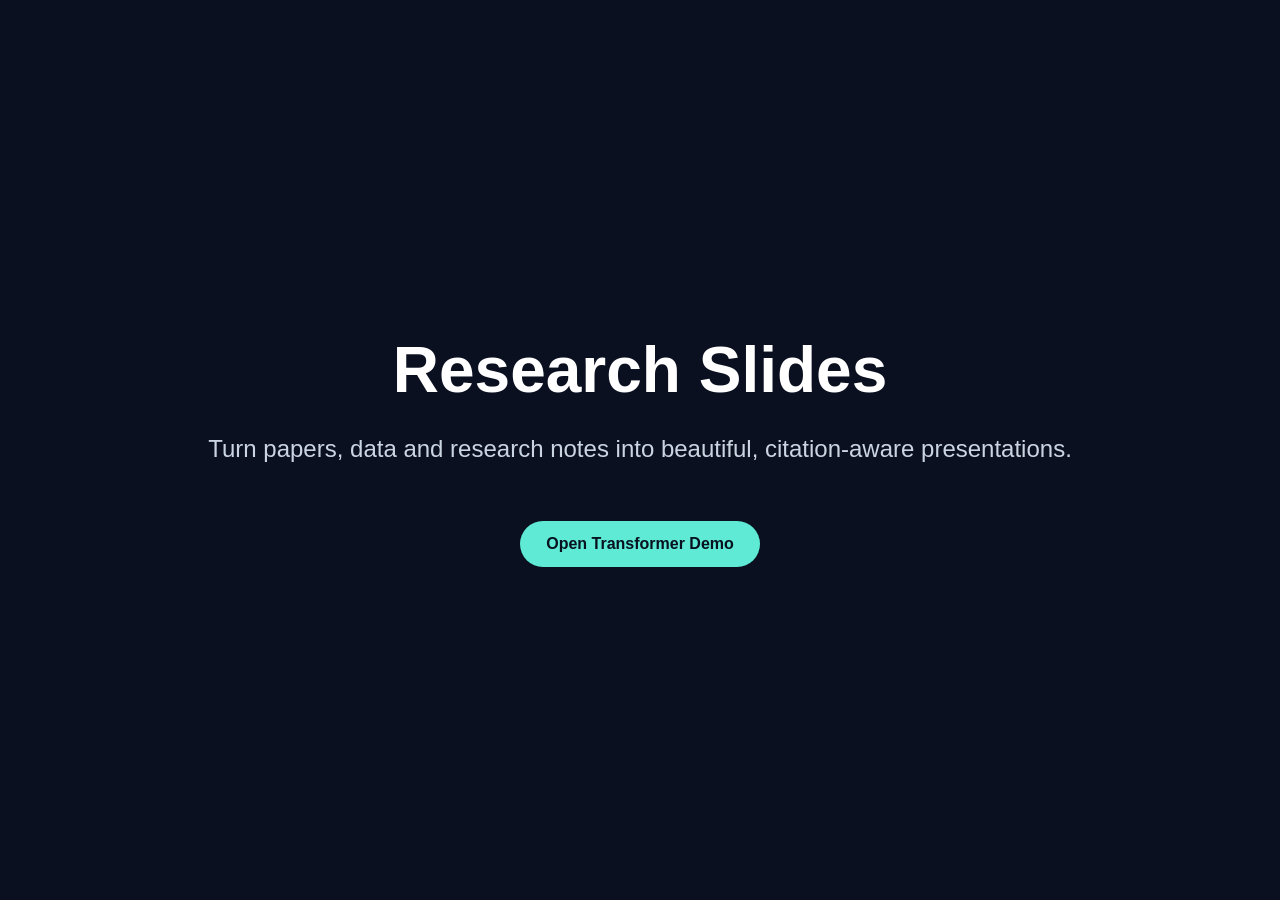
==== docs/index.html @ 17015702 "Add GitHub Pages landing page" ====
<!doctype html>
<html lang="en"><head><meta charset="utf-8"><meta name="viewport" content="width=device-width,initial-scale=1"><title>Research Slides</title><style>body{margin:0;background:#0b1020;color:#fff;font-family:Inter,Arial,sans-serif;display:grid;place-items:center;min-height:100vh}.box{max-width:900px;padding:60px;text-align:center}h1{font-size:64px;margin:0 0 20px}p{font-size:24px;color:#cbd5e1;line-height:1.5}a{display:inline-block;margin-top:30px;padding:14px 26px;border-radius:999px;background:#5eead4;color:#07111f;text-decoration:none;font-weight:800}</style></head><body><div class="box"><h1>Research Slides</h1><p>Turn papers, data and research notes into beautiful, citation-aware presentations.</p><a href="../examples/attention-is-all-you-need/presentation.html">Open Transformer Demo</a></div></body></html>
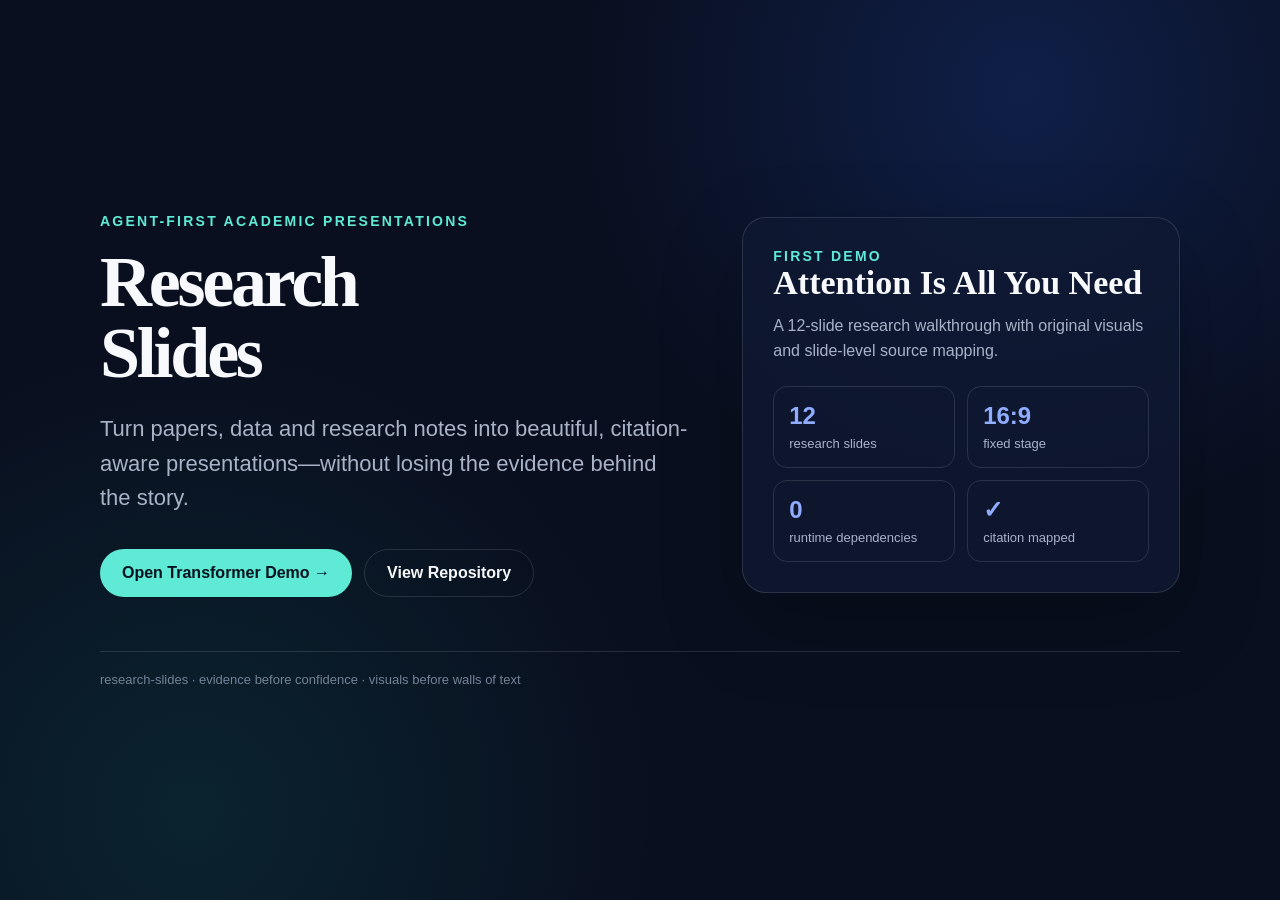
==== commit 4c793b2b: "Fix GitHub Pages demo navigation" ====
--- a/docs/index.html
+++ b/docs/index.html
@@ -1,2 +1,41 @@
 <!doctype html>
-<html lang="en"><head><meta charset="utf-8"><meta name="viewport" content="width=device-width,initial-scale=1"><title>Research Slides</title><style>body{margin:0;background:#0b1020;color:#fff;font-family:Inter,Arial,sans-serif;display:grid;place-items:center;min-height:100vh}.box{max-width:900px;padding:60px;text-align:center}h1{font-size:64px;margin:0 0 20px}p{font-size:24px;color:#cbd5e1;line-height:1.5}a{display:inline-block;margin-top:30px;padding:14px 26px;border-radius:999px;background:#5eead4;color:#07111f;text-decoration:none;font-weight:800}</style></head><body><div class="box"><h1>Research Slides</h1><p>Turn papers, data and research notes into beautiful, citation-aware presentations.</p><a href="../examples/attention-is-all-you-need/presentation.html">Open Transformer Demo</a></div></body></html>+<html lang="en">
+<head>
+<meta charset="utf-8" />
+<meta name="viewport" content="width=device-width,initial-scale=1" />
+<meta name="description" content="Research Slides — turn papers, data and research notes into citation-aware presentations." />
+<title>Research Slides</title>
+<style>
+:root{--bg:#090f1f;--panel:#101a33;--text:#f7f9fc;--muted:#a8b3c7;--teal:#5eead4;--blue:#8facff;--line:rgba(255,255,255,.12)}
+*{box-sizing:border-box}html,body{margin:0;min-height:100%;background:var(--bg);color:var(--text);font-family:Arial,sans-serif}body{min-height:100vh;display:grid;place-items:center;background:radial-gradient(circle at 80% 10%,rgba(36,87,214,.22),transparent 34%),radial-gradient(circle at 15% 90%,rgba(15,118,110,.2),transparent 34%),var(--bg)}
+main{width:min(1080px,calc(100% - 40px));padding:70px 0}.eyebrow{font-size:14px;letter-spacing:.16em;text-transform:uppercase;color:var(--teal);font-weight:800}.hero{display:grid;grid-template-columns:1.15fr .85fr;gap:50px;align-items:center}.hero h1{font-family:Georgia,serif;font-size:72px;line-height:.98;letter-spacing:-.045em;margin:18px 0 24px}.hero p{font-size:22px;line-height:1.55;color:var(--muted);max-width:680px}.actions{display:flex;gap:12px;flex-wrap:wrap;margin-top:34px}.btn{display:inline-flex;align-items:center;justify-content:center;padding:14px 22px;border-radius:999px;text-decoration:none;font-weight:800}.primary{background:var(--teal);color:#07111f}.secondary{border:1px solid var(--line);color:var(--text)}.card{border:1px solid var(--line);background:rgba(16,26,51,.72);border-radius:24px;padding:30px;box-shadow:0 30px 80px rgba(0,0,0,.25)}.card h2{font-family:Georgia,serif;font-size:34px;margin:0 0 12px}.card p{font-size:16px;line-height:1.55;margin:0}.facts{display:grid;grid-template-columns:repeat(2,1fr);gap:12px;margin-top:22px}.fact{border:1px solid var(--line);border-radius:14px;padding:15px}.fact b{display:block;color:var(--blue);font-size:24px;margin-bottom:4px}.fact span{font-size:13px;color:var(--muted)}footer{margin-top:54px;padding-top:20px;border-top:1px solid var(--line);color:#748197;font-size:13px}@media(max-width:780px){.hero{grid-template-columns:1fr}.hero h1{font-size:54px}main{padding:44px 0}}
+</style>
+</head>
+<body>
+<main>
+  <div class="hero">
+    <section>
+      <div class="eyebrow">Agent-first academic presentations</div>
+      <h1>Research<br/>Slides</h1>
+      <p>Turn papers, data and research notes into beautiful, citation-aware presentations—without losing the evidence behind the story.</p>
+      <div class="actions">
+        <a class="btn primary" href="./demo.html">Open Transformer Demo →</a>
+        <a class="btn secondary" href="https://github.com/xiaohan-2005/research-slides">View Repository</a>
+      </div>
+    </section>
+    <aside class="card">
+      <div class="eyebrow">First demo</div>
+      <h2>Attention Is All You Need</h2>
+      <p>A 12-slide research walkthrough with original visuals and slide-level source mapping.</p>
+      <div class="facts">
+        <div class="fact"><b>12</b><span>research slides</span></div>
+        <div class="fact"><b>16:9</b><span>fixed stage</span></div>
+        <div class="fact"><b>0</b><span>runtime dependencies</span></div>
+        <div class="fact"><b>✓</b><span>citation mapped</span></div>
+      </div>
+    </aside>
+  </div>
+  <footer>research-slides · evidence before confidence · visuals before walls of text</footer>
+</main>
+</body>
+</html>
